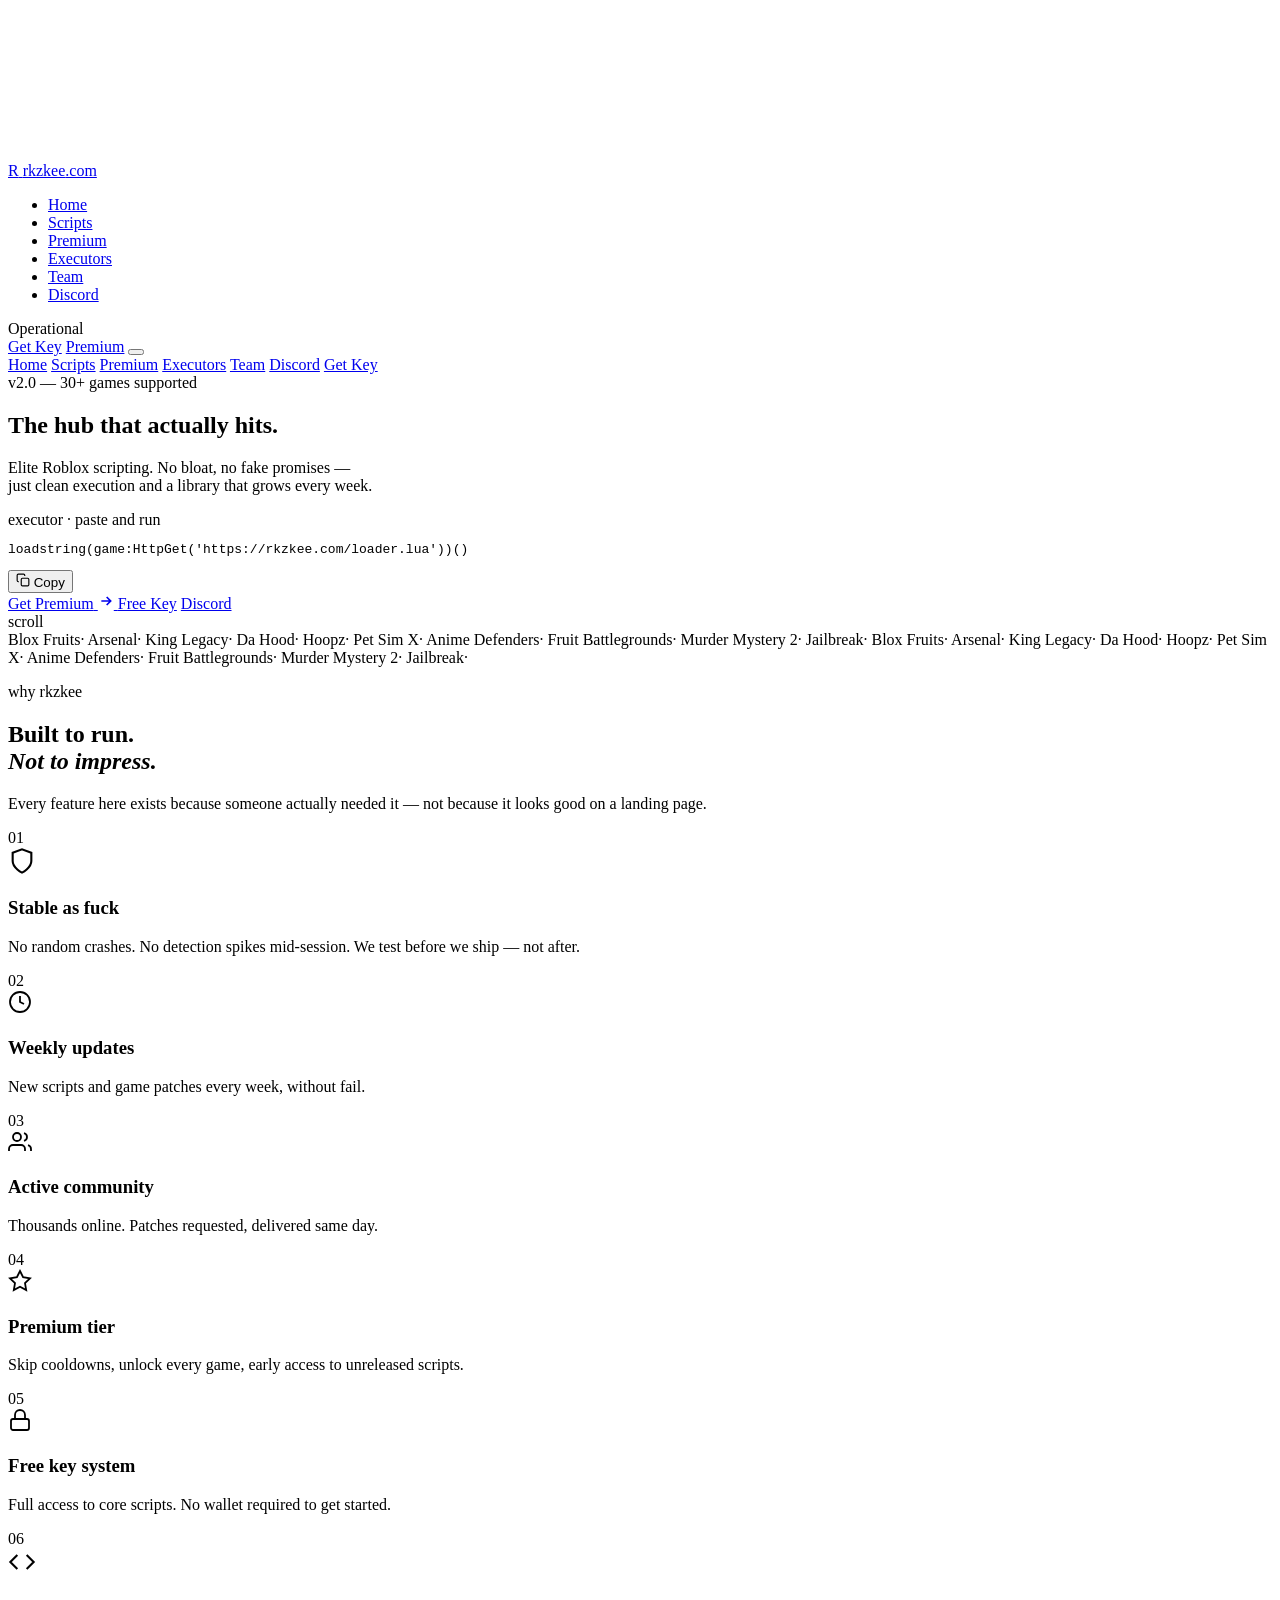
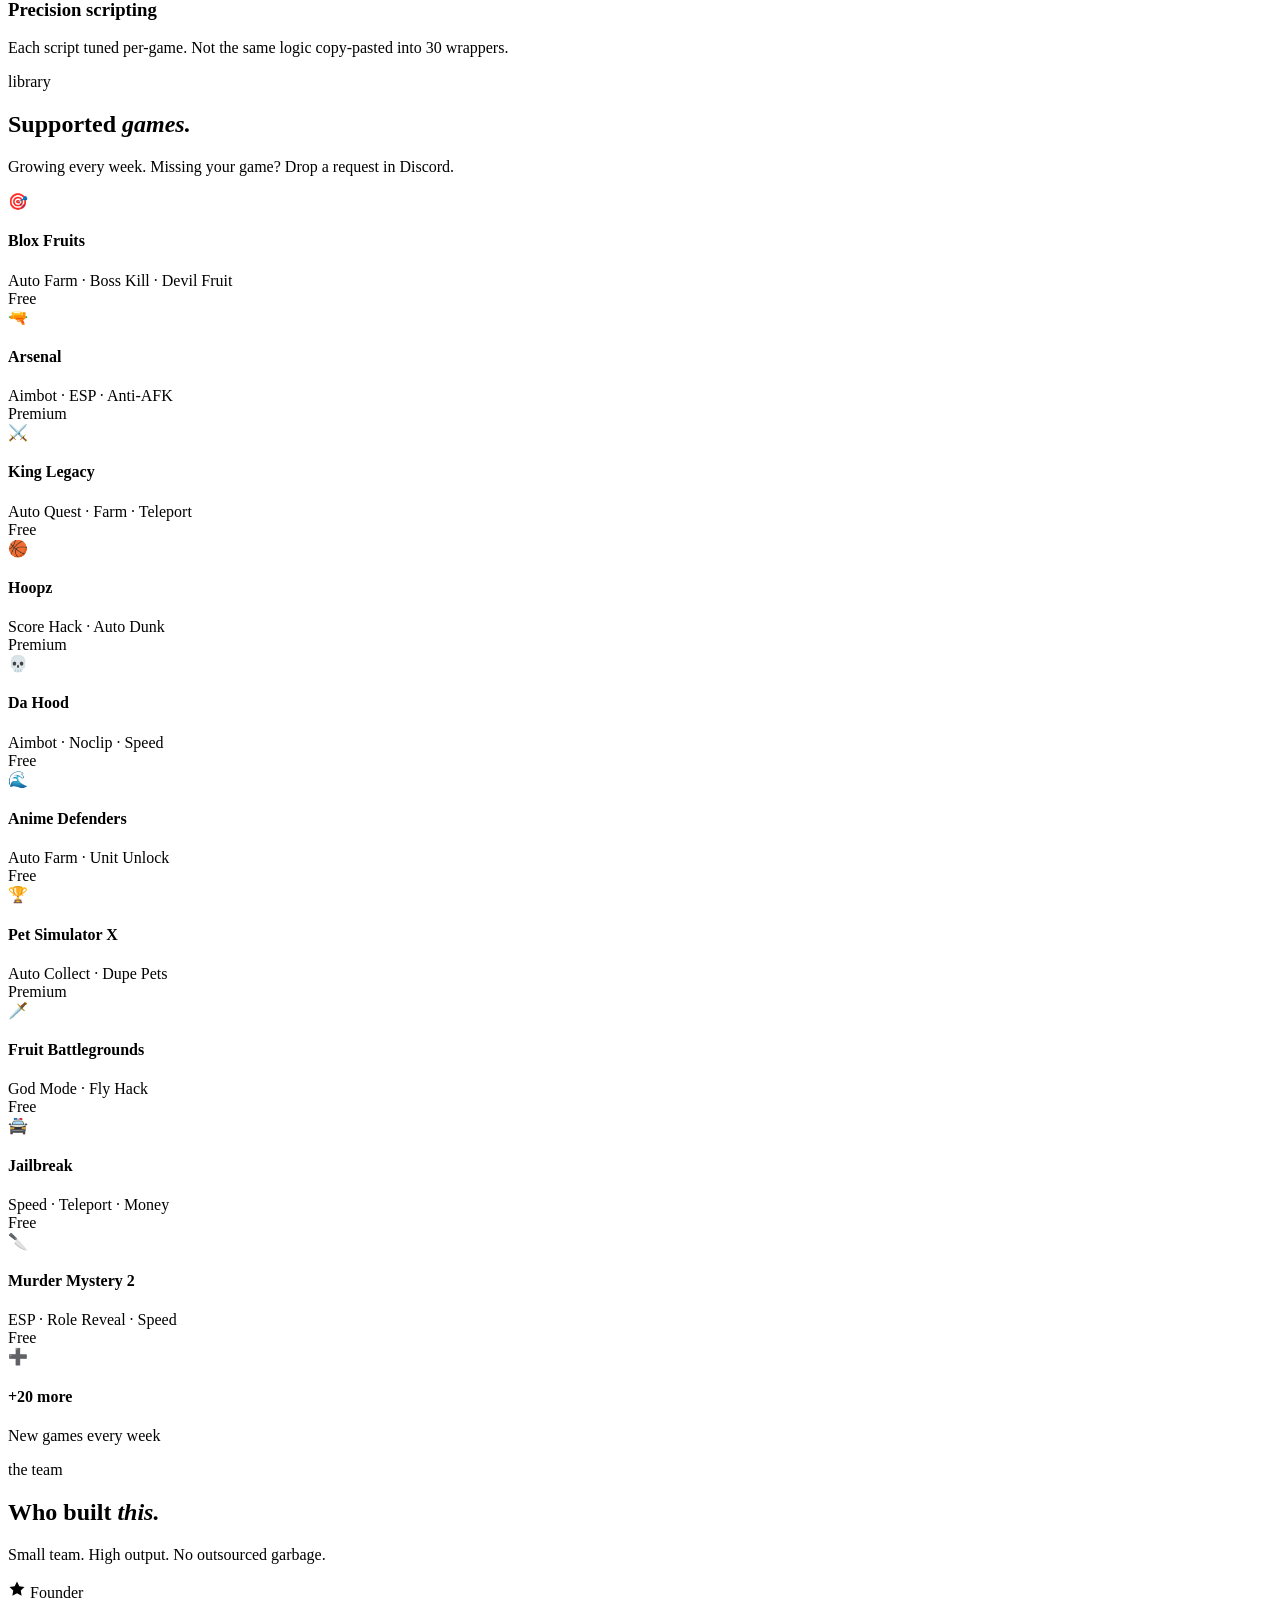
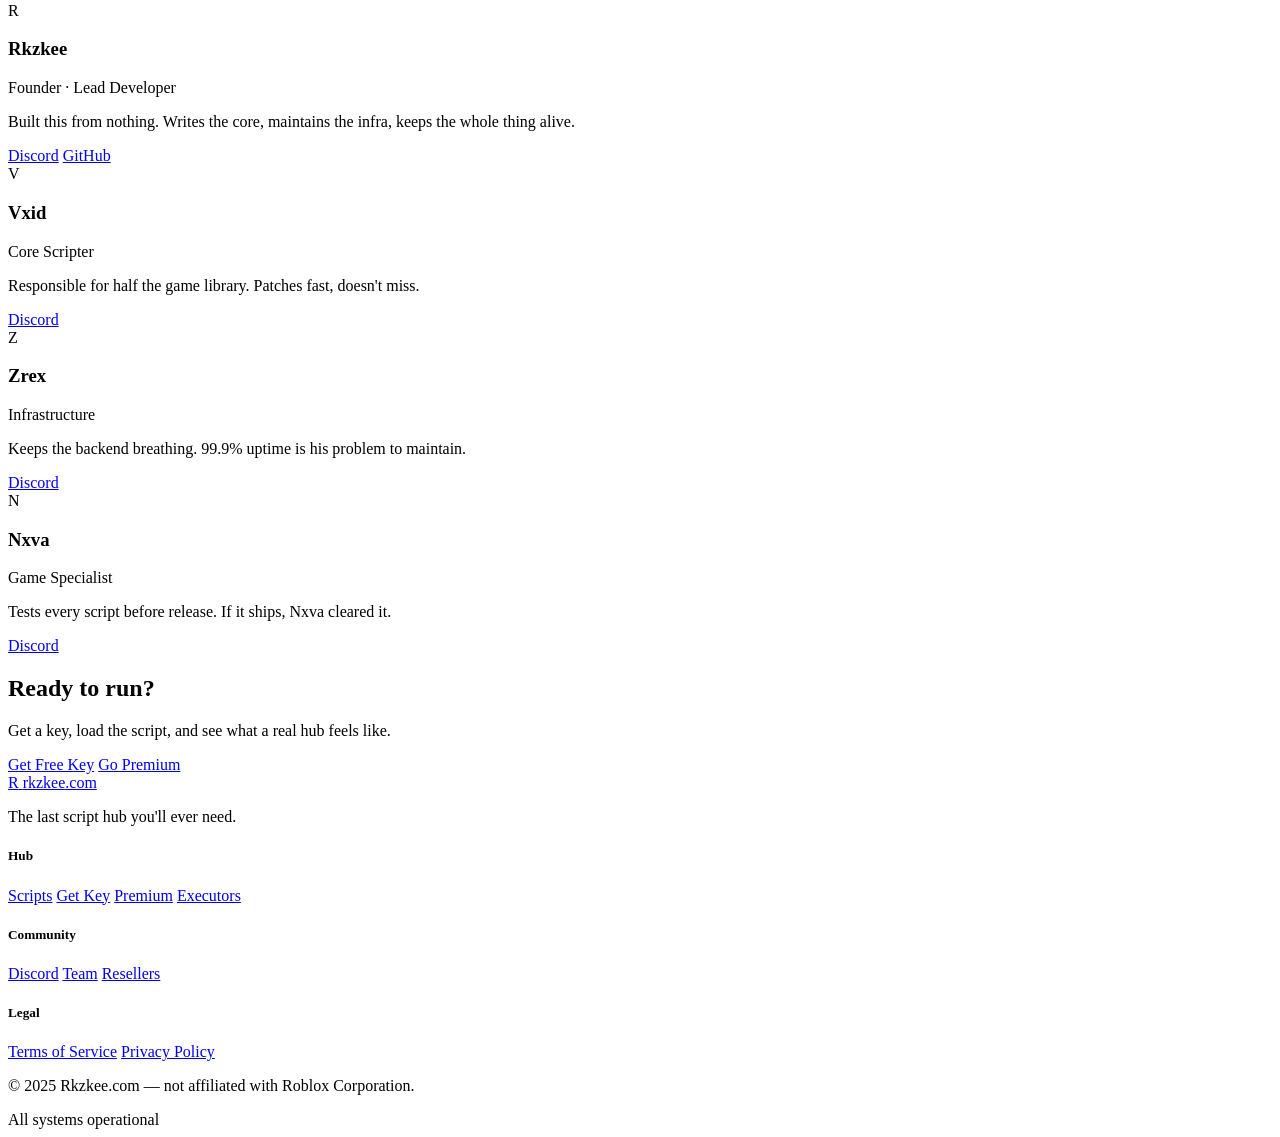
==== index.html @ ccbc8a74 "Add files via upload" ====
<!DOCTYPE html>
<html lang="en">
<head>
  <meta charset="UTF-8">
  <meta name="viewport" content="width=device-width, initial-scale=1, viewport-fit=cover">
  <title>Rkzkee — Script Hub</title>
  <link rel="preconnect" href="https://fonts.googleapis.com">
  <link href="https://fonts.googleapis.com/css2?family=Inter:wght@300;400;500;600;700;800;900&family=JetBrains+Mono:wght@400;500;700&display=swap" rel="stylesheet">
  <link rel="stylesheet" href="css/style.css">
</head>
<body>

  <!-- CURSOR -->
  <div class="cursor" id="cursor"></div>
  <div class="cursor-trail" id="cursor-trail"></div>

  <!-- CANVAS PARTICLES -->
  <canvas id="particles-canvas"></canvas>

  <!-- NAV -->
  <nav id="navbar">
    <div class="nav-inner">
      <a href="index.html" class="logo">
        <span class="logo-box">R</span>
        <span class="logo-text">rkzkee<span class="logo-dot">.com</span></span>
      </a>

      <ul class="nav-links">
        <li><a href="index.html" class="nav-link active">Home</a></li>
        <li><a href="pages/scripts.html" class="nav-link">Scripts</a></li>
        <li><a href="pages/premium.html" class="nav-link">Premium</a></li>
        <li><a href="pages/executors.html" class="nav-link">Executors</a></li>
        <li><a href="#team" class="nav-link">Team</a></li>
        <li><a href="#" class="nav-link">Discord</a></li>
      </ul>

      <div class="nav-right">
        <div class="status-badge">
          <span class="ping"></span>
          Operational
        </div>
        <a href="pages/getkey.html" class="btn-outline">Get Key</a>
        <a href="pages/premium.html" class="btn-fill">Premium</a>
        <button class="hamburger" id="hamburger">
          <span></span><span></span><span></span>
        </button>
      </div>
    </div>

    <!-- MOBILE MENU -->
    <div class="mobile-menu" id="mobile-menu">
      <a href="index.html">Home</a>
      <a href="pages/scripts.html">Scripts</a>
      <a href="pages/premium.html">Premium</a>
      <a href="pages/executors.html">Executors</a>
      <a href="#team">Team</a>
      <a href="#">Discord</a>
      <a href="pages/getkey.html" class="mobile-cta">Get Key</a>
    </div>
  </nav>

  <!-- HERO -->
  <section class="hero" id="home">
    <div class="hero-bg-grid"></div>

    <div class="hero-content">
      <div class="hero-eyebrow" data-reveal>
        <span class="eyebrow-dot"></span>
        v2.0 — 30+ games supported
      </div>

      <h1 class="hero-title" data-reveal>
        <span class="line" data-text="The hub that">The hub that</span>
        <span class="line grad-text" data-text="actually hits.">actually hits.</span>
      </h1>

      <p class="hero-sub" data-reveal>
        Elite Roblox scripting. No bloat, no fake promises —<br>
        just clean execution and a library that grows every week.
      </p>

      <div class="hero-code" data-reveal>
        <span class="code-label">executor · paste and run</span>
        <div class="code-block">
          <pre id="loadstring-text">loadstring(game:HttpGet('https://rkzkee.com/loader.lua'))()</pre>
          <button class="copy-btn" id="copy-btn">
            <svg width="14" height="14" viewBox="0 0 24 24" fill="none" stroke="currentColor" stroke-width="2"><rect x="9" y="9" width="13" height="13" rx="2"/><path d="M5 15H4a2 2 0 0 1-2-2V4a2 2 0 0 1 2-2h9a2 2 0 0 1 2 2v1"/></svg>
            Copy
          </button>
        </div>
      </div>

      <div class="hero-ctas" data-reveal>
        <a href="pages/premium.html" class="cta-primary">
          <span>Get Premium</span>
          <svg width="16" height="16" viewBox="0 0 24 24" fill="none" stroke="currentColor" stroke-width="2.5"><path d="m5 12 14 0M13 6l6 6-6 6"/></svg>
        </a>
        <a href="pages/getkey.html" class="cta-secondary">Free Key</a>
        <a href="#" class="cta-secondary">Discord</a>
      </div>
    </div>

    <!-- SCROLL INDICATOR -->
    <div class="scroll-hint">
      <span>scroll</span>
      <div class="scroll-line"></div>
    </div>
  </section>

  <!-- MARQUEE -->
  <div class="marquee-wrap">
    <div class="marquee-track">
      <div class="marquee-inner">
        <span>Blox Fruits</span><span class="sep">·</span>
        <span>Arsenal</span><span class="sep">·</span>
        <span>King Legacy</span><span class="sep">·</span>
        <span>Da Hood</span><span class="sep">·</span>
        <span>Hoopz</span><span class="sep">·</span>
        <span>Pet Sim X</span><span class="sep">·</span>
        <span>Anime Defenders</span><span class="sep">·</span>
        <span>Fruit Battlegrounds</span><span class="sep">·</span>
        <span>Murder Mystery 2</span><span class="sep">·</span>
        <span>Jailbreak</span><span class="sep">·</span>
        <span>Blox Fruits</span><span class="sep">·</span>
        <span>Arsenal</span><span class="sep">·</span>
        <span>King Legacy</span><span class="sep">·</span>
        <span>Da Hood</span><span class="sep">·</span>
        <span>Hoopz</span><span class="sep">·</span>
        <span>Pet Sim X</span><span class="sep">·</span>
        <span>Anime Defenders</span><span class="sep">·</span>
        <span>Fruit Battlegrounds</span><span class="sep">·</span>
        <span>Murder Mystery 2</span><span class="sep">·</span>
        <span>Jailbreak</span><span class="sep">·</span>
      </div>
    </div>
  </div>

  <!-- STATS -->
  <section class="stats-section">
    <div class="container">
      <div class="stats-grid">
        <div class="stat-item" data-count="99.9" data-suffix="%" data-label="Uptime"></div>
        <div class="stat-item" data-count="1200" data-suffix="+" data-label="Monthly Users"></div>
        <div class="stat-item" data-count="30" data-suffix="+" data-label="Games Supported"></div>
        <div class="stat-item" data-count="247" data-suffix="" data-label="Discord Support"></div>
      </div>
    </div>
  </section>

  <!-- FEATURES -->
  <section class="features-section" id="features">
    <div class="container">
      <div class="section-head">
        <p class="eyebrow-label">why rkzkee</p>
        <h2>Built to run.<br><em>Not to impress.</em></h2>
        <p class="section-desc">Every feature here exists because someone actually needed it — not because it looks good on a landing page.</p>
      </div>

      <div class="features-grid">
        <div class="feat-card feat-large" data-tilt>
          <div class="feat-number">01</div>
          <div class="feat-icon-wrap">
            <svg width="28" height="28" viewBox="0 0 24 24" fill="none" stroke="currentColor" stroke-width="1.8"><path d="M12 22s8-4 8-10V5l-8-3-8 3v7c0 6 8 10 8 10z"/></svg>
          </div>
          <h3>Stable as fuck</h3>
          <p>No random crashes. No detection spikes mid-session. We test before we ship — not after.</p>
        </div>
        <div class="feat-card" data-tilt>
          <div class="feat-number">02</div>
          <div class="feat-icon-wrap">
            <svg width="24" height="24" viewBox="0 0 24 24" fill="none" stroke="currentColor" stroke-width="1.8"><circle cx="12" cy="12" r="10"/><polyline points="12 6 12 12 16 14"/></svg>
          </div>
          <h3>Weekly updates</h3>
          <p>New scripts and game patches every week, without fail.</p>
        </div>
        <div class="feat-card" data-tilt>
          <div class="feat-number">03</div>
          <div class="feat-icon-wrap">
            <svg width="24" height="24" viewBox="0 0 24 24" fill="none" stroke="currentColor" stroke-width="1.8"><path d="M17 21v-2a4 4 0 0 0-4-4H5a4 4 0 0 0-4 4v2"/><circle cx="9" cy="7" r="4"/><path d="M23 21v-2a4 4 0 0 0-3-3.87"/><path d="M16 3.13a4 4 0 0 1 0 7.75"/></svg>
          </div>
          <h3>Active community</h3>
          <p>Thousands online. Patches requested, delivered same day.</p>
        </div>
        <div class="feat-card" data-tilt>
          <div class="feat-number">04</div>
          <div class="feat-icon-wrap">
            <svg width="24" height="24" viewBox="0 0 24 24" fill="none" stroke="currentColor" stroke-width="1.8"><polygon points="12 2 15.09 8.26 22 9.27 17 14.14 18.18 21.02 12 17.77 5.82 21.02 7 14.14 2 9.27 8.91 8.26 12 2"/></svg>
          </div>
          <h3>Premium tier</h3>
          <p>Skip cooldowns, unlock every game, early access to unreleased scripts.</p>
        </div>
        <div class="feat-card" data-tilt>
          <div class="feat-number">05</div>
          <div class="feat-icon-wrap">
            <svg width="24" height="24" viewBox="0 0 24 24" fill="none" stroke="currentColor" stroke-width="1.8"><rect x="3" y="11" width="18" height="11" rx="2"/><path d="M7 11V7a5 5 0 0 1 10 0v4"/></svg>
          </div>
          <h3>Free key system</h3>
          <p>Full access to core scripts. No wallet required to get started.</p>
        </div>
        <div class="feat-card feat-large" data-tilt>
          <div class="feat-number">06</div>
          <div class="feat-icon-wrap">
            <svg width="28" height="28" viewBox="0 0 24 24" fill="none" stroke="currentColor" stroke-width="1.8"><polyline points="16 18 22 12 16 6"/><polyline points="8 6 2 12 8 18"/></svg>
          </div>
          <h3>Precision scripting</h3>
          <p>Each script tuned per-game. Not the same logic copy-pasted into 30 wrappers.</p>
        </div>
      </div>
    </div>
  </section>

  <!-- GAMES -->
  <section class="games-section" id="games">
    <div class="container">
      <div class="section-head">
        <p class="eyebrow-label">library</p>
        <h2>Supported <em>games.</em></h2>
        <p class="section-desc">Growing every week. Missing your game? Drop a request in Discord.</p>
      </div>

      <div class="games-grid">
        <div class="game-card" data-tilt>
          <div class="game-emoji">🎯</div>
          <div class="game-info">
            <h4>Blox Fruits</h4>
            <span>Auto Farm · Boss Kill · Devil Fruit</span>
          </div>
          <div class="game-badge free">Free</div>
        </div>
        <div class="game-card" data-tilt>
          <div class="game-emoji">🔫</div>
          <div class="game-info">
            <h4>Arsenal</h4>
            <span>Aimbot · ESP · Anti-AFK</span>
          </div>
          <div class="game-badge prem">Premium</div>
        </div>
        <div class="game-card" data-tilt>
          <div class="game-emoji">⚔️</div>
          <div class="game-info">
            <h4>King Legacy</h4>
            <span>Auto Quest · Farm · Teleport</span>
          </div>
          <div class="game-badge free">Free</div>
        </div>
        <div class="game-card" data-tilt>
          <div class="game-emoji">🏀</div>
          <div class="game-info">
            <h4>Hoopz</h4>
            <span>Score Hack · Auto Dunk</span>
          </div>
          <div class="game-badge prem">Premium</div>
        </div>
        <div class="game-card" data-tilt>
          <div class="game-emoji">💀</div>
          <div class="game-info">
            <h4>Da Hood</h4>
            <span>Aimbot · Noclip · Speed</span>
          </div>
          <div class="game-badge free">Free</div>
        </div>
        <div class="game-card" data-tilt>
          <div class="game-emoji">🌊</div>
          <div class="game-info">
            <h4>Anime Defenders</h4>
            <span>Auto Farm · Unit Unlock</span>
          </div>
          <div class="game-badge free">Free</div>
        </div>
        <div class="game-card" data-tilt>
          <div class="game-emoji">🏆</div>
          <div class="game-info">
            <h4>Pet Simulator X</h4>
            <span>Auto Collect · Dupe Pets</span>
          </div>
          <div class="game-badge prem">Premium</div>
        </div>
        <div class="game-card" data-tilt>
          <div class="game-emoji">🗡️</div>
          <div class="game-info">
            <h4>Fruit Battlegrounds</h4>
            <span>God Mode · Fly Hack</span>
          </div>
          <div class="game-badge free">Free</div>
        </div>
        <div class="game-card" data-tilt>
          <div class="game-emoji">🚔</div>
          <div class="game-info">
            <h4>Jailbreak</h4>
            <span>Speed · Teleport · Money</span>
          </div>
          <div class="game-badge free">Free</div>
        </div>
        <div class="game-card" data-tilt>
          <div class="game-emoji">🔪</div>
          <div class="game-info">
            <h4>Murder Mystery 2</h4>
            <span>ESP · Role Reveal · Speed</span>
          </div>
          <div class="game-badge free">Free</div>
        </div>
        <div class="game-card more-card">
          <div class="game-emoji">➕</div>
          <div class="game-info">
            <h4>+20 more</h4>
            <span>New games every week</span>
          </div>
        </div>
      </div>
    </div>
  </section>

  <!-- TEAM -->
  <section class="team-section" id="team">
    <div class="container">
      <div class="section-head">
        <p class="eyebrow-label">the team</p>
        <h2>Who built <em>this.</em></h2>
        <p class="section-desc">Small team. High output. No outsourced garbage.</p>
      </div>

      <div class="team-grid">
        <div class="team-card founder" data-tilt>
          <div class="founder-crown">
            <svg width="18" height="18" viewBox="0 0 24 24" fill="currentColor"><polygon points="12 2 15.09 8.26 22 9.27 17 14.14 18.18 21.02 12 17.77 5.82 21.02 7 14.14 2 9.27 8.91 8.26 12 2"/></svg>
            Founder
          </div>
          <div class="team-avatar founder-avatar">
            <span>R</span>
            <div class="avatar-ring"></div>
          </div>
          <h3 class="team-name">Rkzkee</h3>
          <p class="team-role">Founder · Lead Developer</p>
          <p class="team-bio">Built this from nothing. Writes the core, maintains the infra, keeps the whole thing alive.</p>
          <div class="team-links">
            <a href="#" class="team-link">Discord</a>
            <a href="#" class="team-link">GitHub</a>
          </div>
        </div>

        <div class="team-card" data-tilt>
          <div class="team-avatar"><span>V</span></div>
          <h3 class="team-name">Vxid</h3>
          <p class="team-role">Core Scripter</p>
          <p class="team-bio">Responsible for half the game library. Patches fast, doesn't miss.</p>
          <div class="team-links">
            <a href="#" class="team-link">Discord</a>
          </div>
        </div>

        <div class="team-card" data-tilt>
          <div class="team-avatar"><span>Z</span></div>
          <h3 class="team-name">Zrex</h3>
          <p class="team-role">Infrastructure</p>
          <p class="team-bio">Keeps the backend breathing. 99.9% uptime is his problem to maintain.</p>
          <div class="team-links">
            <a href="#" class="team-link">Discord</a>
          </div>
        </div>

        <div class="team-card" data-tilt>
          <div class="team-avatar"><span>N</span></div>
          <h3 class="team-name">Nxva</h3>
          <p class="team-role">Game Specialist</p>
          <p class="team-bio">Tests every script before release. If it ships, Nxva cleared it.</p>
          <div class="team-links">
            <a href="#" class="team-link">Discord</a>
          </div>
        </div>
      </div>
    </div>
  </section>

  <!-- FINAL CTA -->
  <section class="final-cta">
    <div class="container">
      <div class="cta-box">
        <div class="cta-glow"></div>
        <h2>Ready to run?</h2>
        <p>Get a key, load the script, and see what a real hub feels like.</p>
        <div class="cta-actions">
          <a href="pages/getkey.html" class="cta-primary">Get Free Key</a>
          <a href="pages/premium.html" class="cta-secondary">Go Premium</a>
        </div>
      </div>
    </div>
  </section>

  <!-- FOOTER -->
  <footer>
    <div class="container">
      <div class="footer-top">
        <div class="footer-brand">
          <a href="index.html" class="logo">
            <span class="logo-box">R</span>
            <span class="logo-text">rkzkee<span class="logo-dot">.com</span></span>
          </a>
          <p>The last script hub you'll ever need.</p>
        </div>

        <div class="footer-cols">
          <div class="footer-col">
            <h5>Hub</h5>
            <a href="pages/scripts.html">Scripts</a>
            <a href="pages/getkey.html">Get Key</a>
            <a href="pages/premium.html">Premium</a>
            <a href="pages/executors.html">Executors</a>
          </div>
          <div class="footer-col">
            <h5>Community</h5>
            <a href="#">Discord</a>
            <a href="#team">Team</a>
            <a href="#">Resellers</a>
          </div>
          <div class="footer-col">
            <h5>Legal</h5>
            <a href="pages/terms.html">Terms of Service</a>
            <a href="pages/privacy.html">Privacy Policy</a>
          </div>
        </div>
      </div>

      <div class="footer-bottom">
        <p>© 2025 Rkzkee.com — not affiliated with Roblox Corporation.</p>
        <div class="footer-status">
          <span class="ping small"></span>
          All systems operational
        </div>
      </div>
    </div>
  </footer>

  <script src="js/main.js"></script>
</body>
</html>
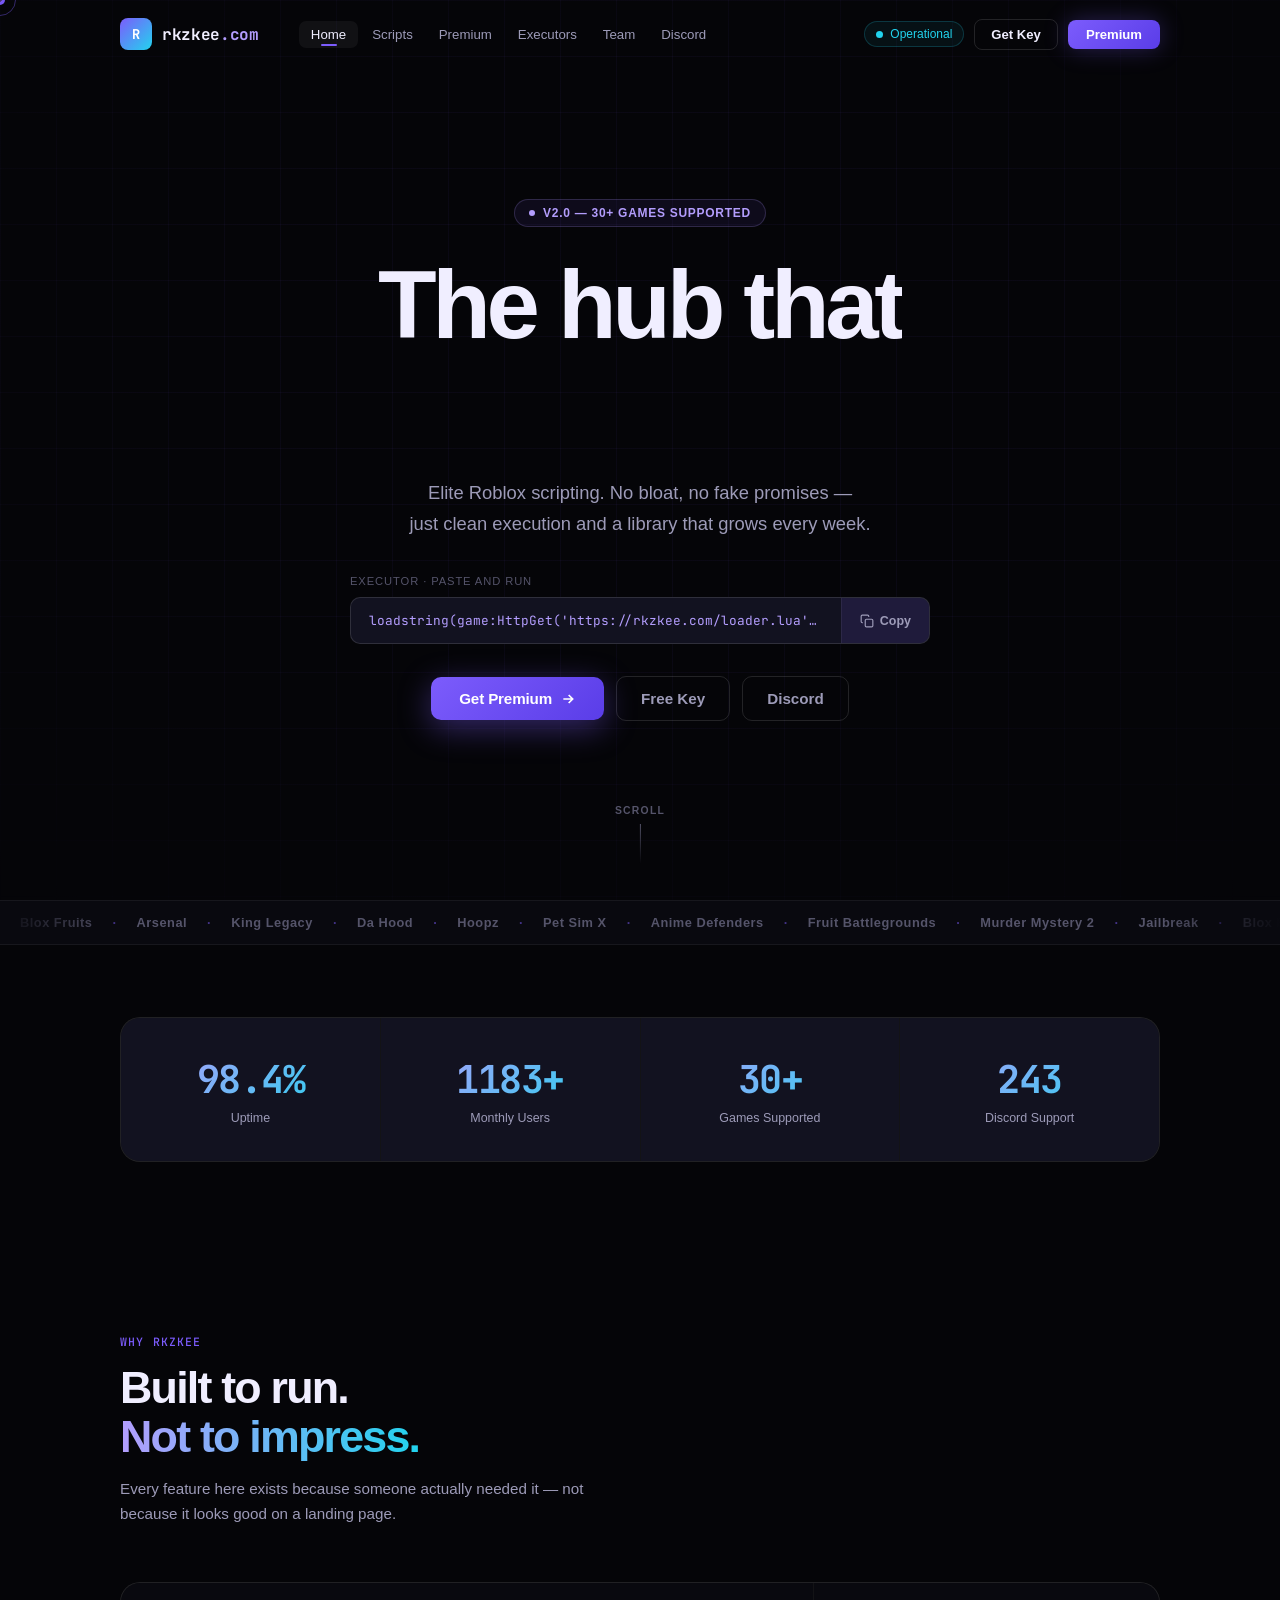
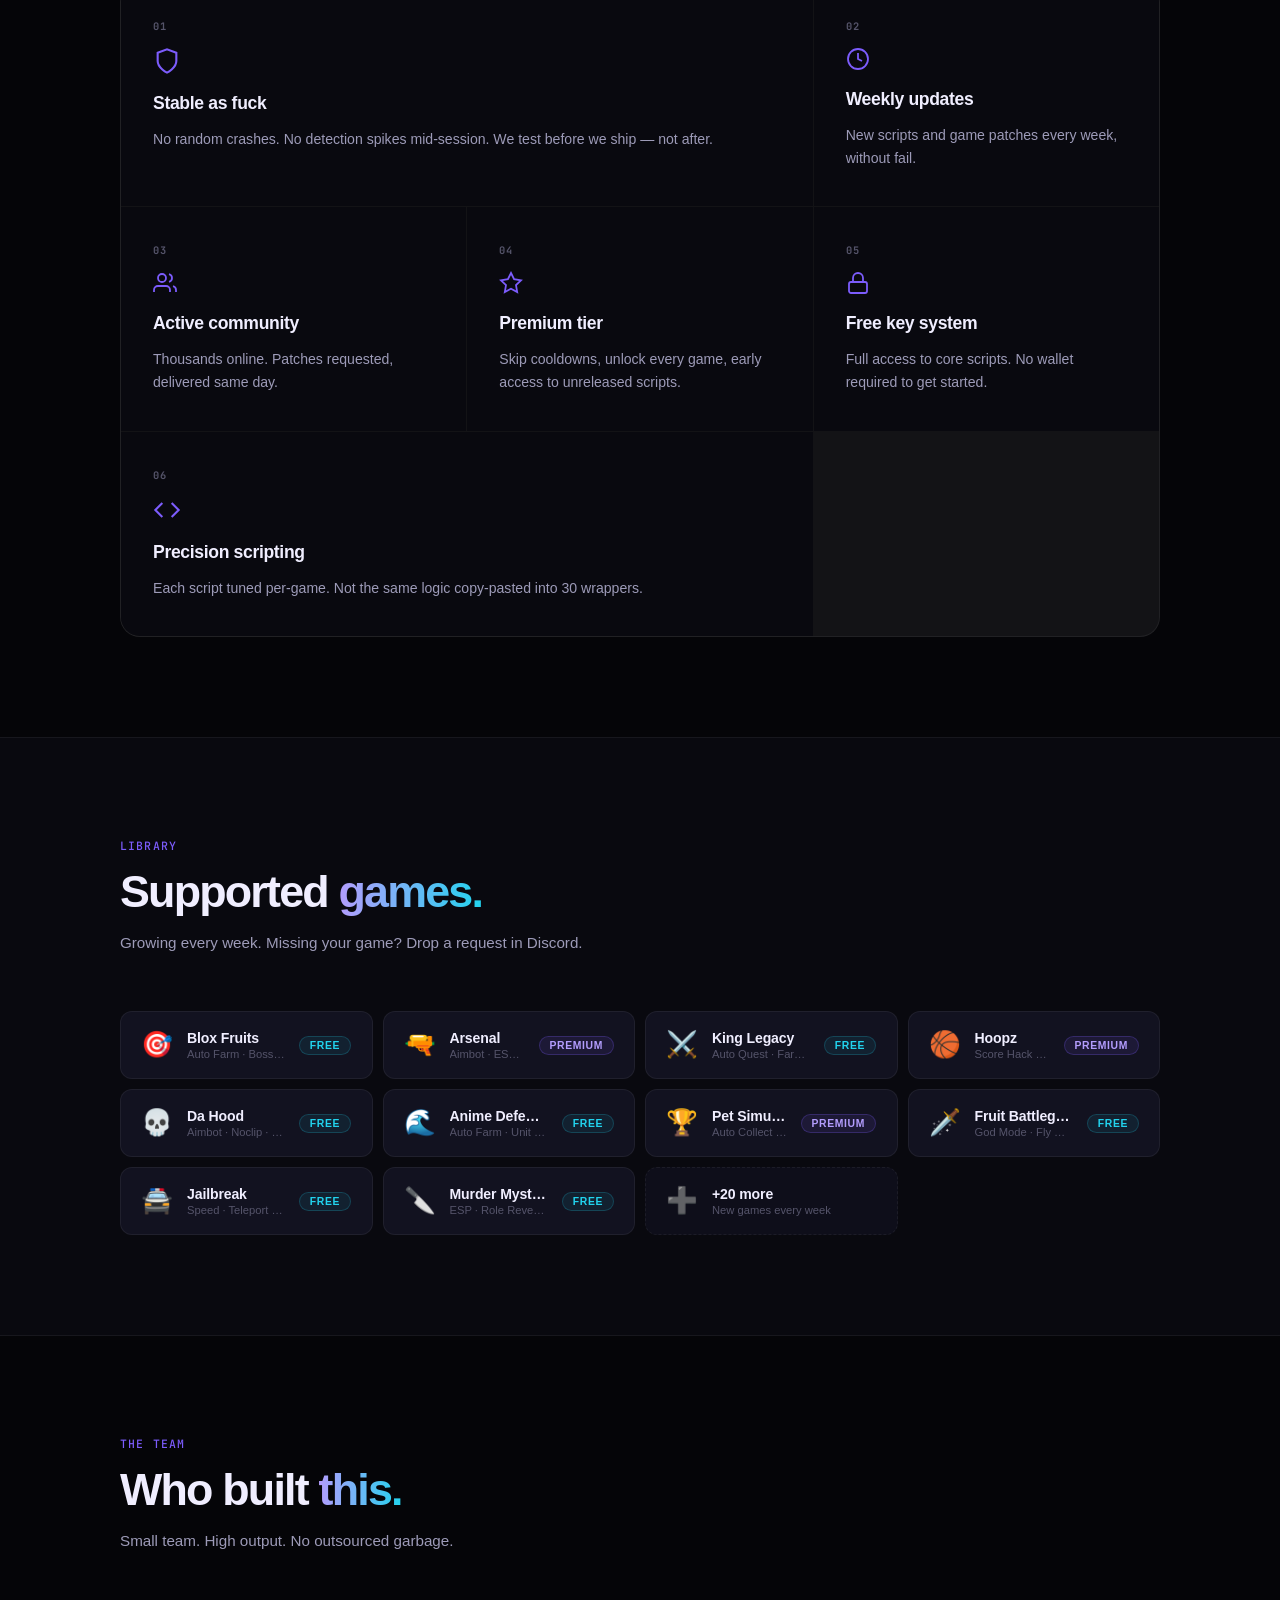
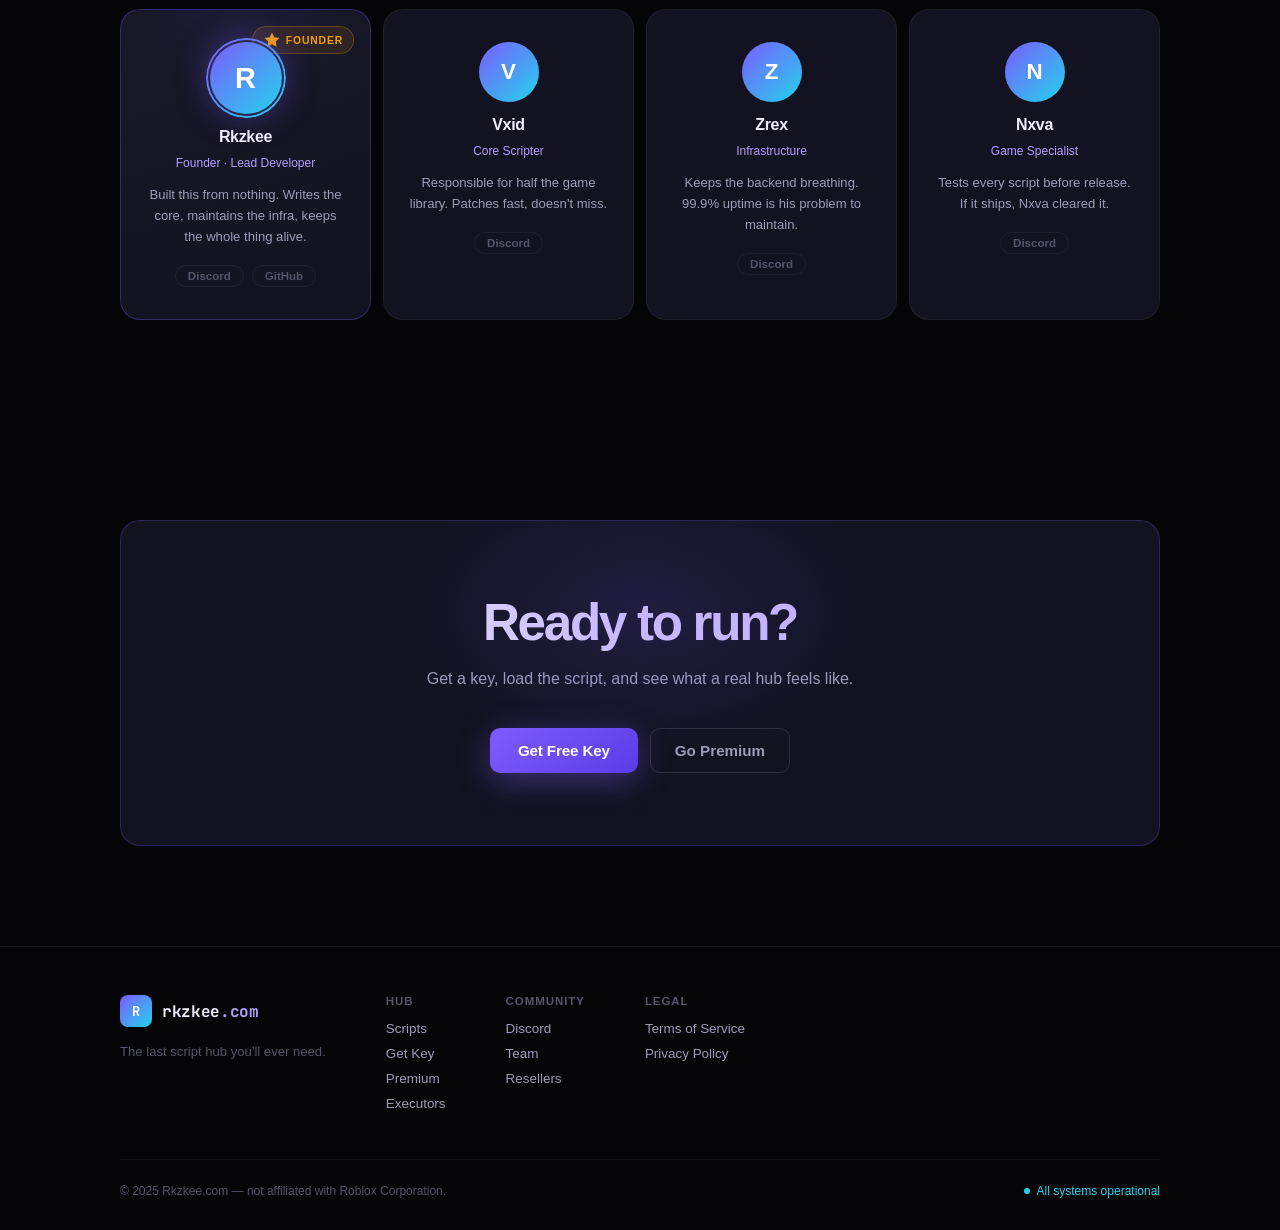
==== commit aa4cc1b8: "Add files via upload" ====
--- a/index.html
+++ b/index.html
@@ -6,7 +6,7 @@
   <title>Rkzkee — Script Hub</title>
   <link rel="preconnect" href="https://fonts.googleapis.com">
   <link href="https://fonts.googleapis.com/css2?family=Inter:wght@300;400;500;600;700;800;900&family=JetBrains+Mono:wght@400;500;700&display=swap" rel="stylesheet">
-  <link rel="stylesheet" href="css/style.css">
+  <link rel="stylesheet" href="style.css">
 </head>
 <body>
 
@@ -27,9 +27,9 @@
 
       <ul class="nav-links">
         <li><a href="index.html" class="nav-link active">Home</a></li>
-        <li><a href="pages/scripts.html" class="nav-link">Scripts</a></li>
-        <li><a href="pages/premium.html" class="nav-link">Premium</a></li>
-        <li><a href="pages/executors.html" class="nav-link">Executors</a></li>
+        <li><a href="scripts.html" class="nav-link">Scripts</a></li>
+        <li><a href="premium.html" class="nav-link">Premium</a></li>
+        <li><a href="executors.html" class="nav-link">Executors</a></li>
         <li><a href="#team" class="nav-link">Team</a></li>
         <li><a href="#" class="nav-link">Discord</a></li>
       </ul>
@@ -39,8 +39,8 @@
           <span class="ping"></span>
           Operational
         </div>
-        <a href="pages/getkey.html" class="btn-outline">Get Key</a>
-        <a href="pages/premium.html" class="btn-fill">Premium</a>
+        <a href="getkey.html" class="btn-outline">Get Key</a>
+        <a href="premium.html" class="btn-fill">Premium</a>
         <button class="hamburger" id="hamburger">
           <span></span><span></span><span></span>
         </button>
@@ -50,12 +50,12 @@
     <!-- MOBILE MENU -->
     <div class="mobile-menu" id="mobile-menu">
       <a href="index.html">Home</a>
-      <a href="pages/scripts.html">Scripts</a>
-      <a href="pages/premium.html">Premium</a>
-      <a href="pages/executors.html">Executors</a>
+      <a href="scripts.html">Scripts</a>
+      <a href="premium.html">Premium</a>
+      <a href="executors.html">Executors</a>
       <a href="#team">Team</a>
       <a href="#">Discord</a>
-      <a href="pages/getkey.html" class="mobile-cta">Get Key</a>
+      <a href="getkey.html" class="mobile-cta">Get Key</a>
     </div>
   </nav>
 
@@ -91,11 +91,11 @@
       </div>
 
       <div class="hero-ctas" data-reveal>
-        <a href="pages/premium.html" class="cta-primary">
+        <a href="premium.html" class="cta-primary">
           <span>Get Premium</span>
           <svg width="16" height="16" viewBox="0 0 24 24" fill="none" stroke="currentColor" stroke-width="2.5"><path d="m5 12 14 0M13 6l6 6-6 6"/></svg>
         </a>
-        <a href="pages/getkey.html" class="cta-secondary">Free Key</a>
+        <a href="getkey.html" class="cta-secondary">Free Key</a>
         <a href="#" class="cta-secondary">Discord</a>
       </div>
     </div>
@@ -379,8 +379,8 @@
         <h2>Ready to run?</h2>
         <p>Get a key, load the script, and see what a real hub feels like.</p>
         <div class="cta-actions">
-          <a href="pages/getkey.html" class="cta-primary">Get Free Key</a>
-          <a href="pages/premium.html" class="cta-secondary">Go Premium</a>
+          <a href="getkey.html" class="cta-primary">Get Free Key</a>
+          <a href="premium.html" class="cta-secondary">Go Premium</a>
         </div>
       </div>
     </div>
@@ -401,10 +401,10 @@
         <div class="footer-cols">
           <div class="footer-col">
             <h5>Hub</h5>
-            <a href="pages/scripts.html">Scripts</a>
-            <a href="pages/getkey.html">Get Key</a>
-            <a href="pages/premium.html">Premium</a>
-            <a href="pages/executors.html">Executors</a>
+            <a href="scripts.html">Scripts</a>
+            <a href="getkey.html">Get Key</a>
+            <a href="premium.html">Premium</a>
+            <a href="executors.html">Executors</a>
           </div>
           <div class="footer-col">
             <h5>Community</h5>
@@ -414,8 +414,8 @@
           </div>
           <div class="footer-col">
             <h5>Legal</h5>
-            <a href="pages/terms.html">Terms of Service</a>
-            <a href="pages/privacy.html">Privacy Policy</a>
+            <a href="terms.html">Terms of Service</a>
+            <a href="privacy.html">Privacy Policy</a>
           </div>
         </div>
       </div>
@@ -430,6 +430,6 @@
     </div>
   </footer>
 
-  <script src="js/main.js"></script>
+  <script src="main.js"></script>
 </body>
 </html>
--- a/style.css
+++ b/style.css
@@ -0,0 +1,1265 @@
+/* ─────────────────────────────────────────
+   RKZKEE.COM — STYLESHEET
+   ───────────────────────────────────────── */
+
+:root {
+  --bg:        #050508;
+  --bg2:       #09090f;
+  --bg3:       #0e0e1a;
+  --surface:   #121220;
+  --surface2:  #181828;
+  --border:    rgba(255,255,255,0.06);
+  --border-h:  rgba(255,255,255,0.12);
+  --purple:    #7c5cfc;
+  --purple-d:  #5a3de8;
+  --violet:    #b39dfd;
+  --cyan:      #22d3ee;
+  --cyan-d:    #0891b2;
+  --text:      #f0eeff;
+  --text-2:    #9d9bb8;
+  --text-3:    #55546a;
+  --radius:    12px;
+  --radius-lg: 20px;
+  --transition: 0.3s cubic-bezier(0.4, 0, 0.2, 1);
+}
+
+*, *::before, *::after {
+  box-sizing: border-box;
+  margin: 0;
+  padding: 0;
+}
+
+html {
+  scroll-behavior: smooth;
+  font-size: 16px;
+}
+
+body {
+  font-family: 'Inter', sans-serif;
+  background: var(--bg);
+  color: var(--text);
+  min-height: 100vh;
+  overflow-x: hidden;
+  cursor: none;
+}
+
+a { text-decoration: none; color: inherit; }
+ul { list-style: none; }
+button { cursor: none; }
+img { max-width: 100%; display: block; }
+
+/* ── SCROLLBAR ── */
+::-webkit-scrollbar { width: 6px; }
+::-webkit-scrollbar-track { background: var(--bg); }
+::-webkit-scrollbar-thumb { background: var(--purple); border-radius: 3px; }
+
+/* ─────────────────────────────────────────
+   CURSOR
+   ───────────────────────────────────────── */
+.cursor {
+  width: 10px;
+  height: 10px;
+  border-radius: 50%;
+  background: var(--purple);
+  position: fixed;
+  pointer-events: none;
+  z-index: 9999;
+  transform: translate(-50%, -50%);
+  transition: width 0.15s, height 0.15s, background 0.2s;
+  mix-blend-mode: difference;
+}
+
+.cursor-trail {
+  width: 32px;
+  height: 32px;
+  border-radius: 50%;
+  border: 1px solid rgba(124, 92, 252, 0.4);
+  position: fixed;
+  pointer-events: none;
+  z-index: 9998;
+  transform: translate(-50%, -50%);
+  transition: left 0.1s ease, top 0.1s ease, width 0.2s, height 0.2s, opacity 0.2s;
+}
+
+body:has(a:hover) .cursor,
+body:has(button:hover) .cursor {
+  width: 20px;
+  height: 20px;
+  background: var(--cyan);
+}
+
+/* ─────────────────────────────────────────
+   CANVAS PARTICLES
+   ───────────────────────────────────────── */
+#particles-canvas {
+  position: fixed;
+  inset: 0;
+  z-index: 0;
+  pointer-events: none;
+  opacity: 0.5;
+}
+
+/* ─────────────────────────────────────────
+   LAYOUT
+   ───────────────────────────────────────── */
+.container {
+  max-width: 1160px;
+  margin: 0 auto;
+  padding: 0 clamp(20px, 5vw, 60px);
+}
+
+/* ─────────────────────────────────────────
+   NAV
+   ───────────────────────────────────────── */
+#navbar {
+  position: fixed;
+  top: 0; left: 0; right: 0;
+  z-index: 1000;
+  transition: background var(--transition), border-color var(--transition), backdrop-filter var(--transition);
+  border-bottom: 1px solid transparent;
+}
+
+#navbar.scrolled {
+  background: rgba(5, 5, 8, 0.85);
+  backdrop-filter: blur(24px) saturate(1.4);
+  border-color: var(--border);
+}
+
+.nav-inner {
+  max-width: 1160px;
+  margin: 0 auto;
+  padding: 0 clamp(20px, 5vw, 60px);
+  height: 68px;
+  display: flex;
+  align-items: center;
+  gap: 40px;
+}
+
+/* logo */
+.logo {
+  display: flex;
+  align-items: center;
+  gap: 10px;
+  flex-shrink: 0;
+}
+
+.logo-box {
+  width: 32px;
+  height: 32px;
+  border-radius: 8px;
+  background: linear-gradient(135deg, var(--purple), var(--cyan));
+  display: flex;
+  align-items: center;
+  justify-content: center;
+  font-family: 'JetBrains Mono', monospace;
+  font-weight: 700;
+  font-size: 0.85rem;
+  color: #fff;
+  flex-shrink: 0;
+}
+
+.logo-text {
+  font-family: 'JetBrains Mono', monospace;
+  font-weight: 700;
+  font-size: 1rem;
+  letter-spacing: -0.02em;
+}
+
+.logo-dot { color: var(--violet); }
+
+/* links */
+.nav-links {
+  display: flex;
+  align-items: center;
+  gap: 2px;
+  flex: 1;
+}
+
+.nav-link {
+  font-size: 0.83rem;
+  font-weight: 500;
+  color: var(--text-2);
+  padding: 6px 12px;
+  border-radius: 7px;
+  transition: color var(--transition), background var(--transition);
+  position: relative;
+}
+
+.nav-link::after {
+  content: '';
+  position: absolute;
+  bottom: 2px;
+  left: 50%;
+  transform: translateX(-50%) scaleX(0);
+  width: 16px;
+  height: 2px;
+  background: var(--purple);
+  border-radius: 2px;
+  transition: transform var(--transition);
+}
+
+.nav-link:hover,
+.nav-link.active {
+  color: var(--text);
+  background: rgba(255,255,255,0.05);
+}
+
+.nav-link.active::after,
+.nav-link:hover::after {
+  transform: translateX(-50%) scaleX(1);
+}
+
+/* nav right */
+.nav-right {
+  display: flex;
+  align-items: center;
+  gap: 10px;
+  margin-left: auto;
+  flex-shrink: 0;
+}
+
+.status-badge {
+  display: flex;
+  align-items: center;
+  gap: 7px;
+  font-size: 0.75rem;
+  font-weight: 500;
+  color: var(--cyan);
+  padding: 5px 11px;
+  border: 1px solid rgba(34, 211, 238, 0.2);
+  border-radius: 20px;
+  background: rgba(34, 211, 238, 0.06);
+}
+
+.ping {
+  width: 7px;
+  height: 7px;
+  border-radius: 50%;
+  background: var(--cyan);
+  animation: ping 2s infinite;
+}
+
+.ping.small { width: 6px; height: 6px; }
+
+@keyframes ping {
+  0%, 100% { box-shadow: 0 0 0 0 rgba(34, 211, 238, 0.4); }
+  50%       { box-shadow: 0 0 0 5px rgba(34, 211, 238, 0); }
+}
+
+.btn-outline {
+  padding: 7px 16px;
+  border: 1px solid var(--border-h);
+  border-radius: 8px;
+  font-size: 0.82rem;
+  font-weight: 600;
+  color: var(--text);
+  transition: border-color var(--transition), background var(--transition);
+}
+
+.btn-outline:hover {
+  border-color: var(--purple);
+  background: rgba(124, 92, 252, 0.08);
+}
+
+.btn-fill {
+  padding: 7px 18px;
+  border-radius: 8px;
+  font-size: 0.82rem;
+  font-weight: 600;
+  color: #fff;
+  background: linear-gradient(135deg, var(--purple), var(--purple-d));
+  transition: opacity var(--transition), transform var(--transition);
+  box-shadow: 0 0 24px rgba(124, 92, 252, 0.3);
+}
+
+.btn-fill:hover {
+  opacity: 0.88;
+  transform: translateY(-1px);
+}
+
+/* hamburger */
+.hamburger {
+  display: none;
+  flex-direction: column;
+  gap: 5px;
+  background: none;
+  border: none;
+  padding: 4px;
+}
+
+.hamburger span {
+  display: block;
+  width: 22px;
+  height: 2px;
+  background: var(--text);
+  border-radius: 2px;
+  transition: transform 0.3s, opacity 0.3s;
+}
+
+.hamburger.open span:nth-child(1) { transform: translateY(7px) rotate(45deg); }
+.hamburger.open span:nth-child(2) { opacity: 0; }
+.hamburger.open span:nth-child(3) { transform: translateY(-7px) rotate(-45deg); }
+
+/* mobile menu */
+.mobile-menu {
+  display: none;
+  flex-direction: column;
+  gap: 2px;
+  padding: 12px 20px 20px;
+  background: rgba(5, 5, 8, 0.97);
+  border-top: 1px solid var(--border);
+  backdrop-filter: blur(20px);
+}
+
+.mobile-menu.open { display: flex; }
+
+.mobile-menu a {
+  padding: 12px 16px;
+  font-size: 0.9rem;
+  font-weight: 500;
+  color: var(--text-2);
+  border-radius: 8px;
+  transition: color 0.2s, background 0.2s;
+}
+
+.mobile-menu a:hover { color: var(--text); background: rgba(255,255,255,0.05); }
+
+.mobile-cta {
+  margin-top: 8px;
+  padding: 12px 16px !important;
+  background: linear-gradient(135deg, var(--purple), var(--purple-d)) !important;
+  color: #fff !important;
+  text-align: center;
+  border-radius: 10px !important;
+}
+
+/* ─────────────────────────────────────────
+   HERO
+   ───────────────────────────────────────── */
+.hero {
+  position: relative;
+  min-height: 100vh;
+  display: flex;
+  flex-direction: column;
+  align-items: center;
+  justify-content: center;
+  padding: 100px clamp(20px, 5vw, 60px) 80px;
+  text-align: center;
+  overflow: hidden;
+  z-index: 1;
+}
+
+.hero-bg-grid {
+  position: absolute;
+  inset: 0;
+  background-image:
+    linear-gradient(rgba(124,92,252,0.05) 1px, transparent 1px),
+    linear-gradient(90deg, rgba(124,92,252,0.05) 1px, transparent 1px);
+  background-size: 56px 56px;
+  mask-image: radial-gradient(ellipse 80% 80% at 50% 40%, black 40%, transparent 100%);
+}
+
+.hero-content {
+  position: relative;
+  z-index: 2;
+  display: flex;
+  flex-direction: column;
+  align-items: center;
+  gap: 0;
+  max-width: 820px;
+}
+
+.hero-eyebrow {
+  display: inline-flex;
+  align-items: center;
+  gap: 8px;
+  font-size: 0.75rem;
+  font-weight: 600;
+  letter-spacing: 0.06em;
+  text-transform: uppercase;
+  color: var(--violet);
+  padding: 6px 14px;
+  border: 1px solid rgba(179, 157, 253, 0.2);
+  border-radius: 20px;
+  background: rgba(124, 92, 252, 0.08);
+  margin-bottom: 28px;
+}
+
+.eyebrow-dot {
+  width: 6px;
+  height: 6px;
+  border-radius: 50%;
+  background: var(--violet);
+  animation: ping 2.5s infinite;
+}
+
+.hero-title {
+  font-size: clamp(3rem, 7.5vw, 6rem);
+  font-weight: 900;
+  line-height: 1.04;
+  letter-spacing: -0.045em;
+  margin-bottom: 24px;
+}
+
+.hero-title .line {
+  display: block;
+  overflow: hidden;
+}
+
+.hero-title .line span {
+  display: block;
+  animation: slideUp 0.9s cubic-bezier(0.16, 1, 0.3, 1) both;
+}
+
+.hero-title .line:nth-child(2) span { animation-delay: 0.1s; }
+
+@keyframes slideUp {
+  from { transform: translateY(110%); opacity: 0; }
+  to   { transform: translateY(0);    opacity: 1; }
+}
+
+.grad-text {
+  background: linear-gradient(90deg, var(--purple) 0%, var(--cyan) 100%);
+  -webkit-background-clip: text;
+  -webkit-text-fill-color: transparent;
+  background-clip: text;
+}
+
+.hero-sub {
+  font-size: clamp(1rem, 1.8vw, 1.15rem);
+  font-weight: 400;
+  color: var(--text-2);
+  line-height: 1.65;
+  max-width: 520px;
+  margin-bottom: 36px;
+}
+
+/* code block */
+.hero-code {
+  margin-bottom: 32px;
+  width: 100%;
+  max-width: 580px;
+}
+
+.code-label {
+  display: block;
+  font-size: 0.7rem;
+  font-weight: 500;
+  letter-spacing: 0.08em;
+  text-transform: uppercase;
+  color: var(--text-3);
+  margin-bottom: 10px;
+  text-align: left;
+}
+
+.code-block {
+  display: flex;
+  align-items: stretch;
+  background: var(--surface);
+  border: 1px solid var(--border-h);
+  border-radius: 10px;
+  overflow: hidden;
+  transition: border-color var(--transition), box-shadow var(--transition);
+}
+
+.code-block:hover {
+  border-color: rgba(124, 92, 252, 0.4);
+  box-shadow: 0 0 0 1px rgba(124, 92, 252, 0.1) inset;
+}
+
+.code-block pre {
+  flex: 1;
+  font-family: 'JetBrains Mono', monospace;
+  font-size: 0.8rem;
+  color: var(--violet);
+  padding: 14px 18px;
+  text-align: left;
+  white-space: nowrap;
+  overflow: hidden;
+  text-overflow: ellipsis;
+}
+
+.copy-btn {
+  display: flex;
+  align-items: center;
+  gap: 6px;
+  padding: 0 18px;
+  background: rgba(124, 92, 252, 0.12);
+  border: none;
+  border-left: 1px solid var(--border);
+  color: var(--text-2);
+  font-family: 'Inter', sans-serif;
+  font-size: 0.78rem;
+  font-weight: 600;
+  transition: color var(--transition), background var(--transition);
+  white-space: nowrap;
+}
+
+.copy-btn:hover {
+  color: var(--text);
+  background: rgba(124, 92, 252, 0.22);
+}
+
+/* CTAs */
+.hero-ctas {
+  display: flex;
+  align-items: center;
+  gap: 12px;
+  flex-wrap: wrap;
+  justify-content: center;
+}
+
+.cta-primary {
+  display: inline-flex;
+  align-items: center;
+  gap: 8px;
+  padding: 13px 28px;
+  background: linear-gradient(135deg, var(--purple), var(--purple-d));
+  color: #fff;
+  border-radius: 10px;
+  font-size: 0.95rem;
+  font-weight: 700;
+  letter-spacing: -0.01em;
+  transition: transform var(--transition), opacity var(--transition), box-shadow var(--transition);
+  box-shadow: 0 8px 32px rgba(124, 92, 252, 0.4);
+}
+
+.cta-primary:hover {
+  transform: translateY(-2px);
+  box-shadow: 0 16px 48px rgba(124, 92, 252, 0.5);
+}
+
+.cta-primary svg {
+  transition: transform var(--transition);
+}
+
+.cta-primary:hover svg {
+  transform: translateX(3px);
+}
+
+.cta-secondary {
+  display: inline-flex;
+  align-items: center;
+  padding: 13px 24px;
+  border: 1px solid var(--border-h);
+  border-radius: 10px;
+  color: var(--text-2);
+  font-size: 0.95rem;
+  font-weight: 600;
+  transition: color var(--transition), border-color var(--transition), background var(--transition);
+}
+
+.cta-secondary:hover {
+  color: var(--text);
+  border-color: var(--border-h);
+  background: rgba(255,255,255,0.04);
+}
+
+/* scroll hint */
+.scroll-hint {
+  position: absolute;
+  bottom: 36px;
+  left: 50%;
+  transform: translateX(-50%);
+  display: flex;
+  flex-direction: column;
+  align-items: center;
+  gap: 8px;
+  z-index: 2;
+  opacity: 0;
+  animation: fadeIn 1s 1.2s forwards;
+}
+
+@keyframes fadeIn {
+  to { opacity: 1; }
+}
+
+.scroll-hint span {
+  font-size: 0.65rem;
+  font-weight: 600;
+  letter-spacing: 0.12em;
+  text-transform: uppercase;
+  color: var(--text-3);
+}
+
+.scroll-line {
+  width: 1px;
+  height: 40px;
+  background: linear-gradient(to bottom, var(--text-3), transparent);
+  animation: scrollBounce 1.5s ease-in-out infinite;
+}
+
+@keyframes scrollBounce {
+  0%, 100% { transform: scaleY(1); transform-origin: top; }
+  50%       { transform: scaleY(0.5); transform-origin: top; }
+}
+
+/* ─────────────────────────────────────────
+   MARQUEE
+   ───────────────────────────────────────── */
+.marquee-wrap {
+  position: relative;
+  z-index: 1;
+  overflow: hidden;
+  border-top: 1px solid var(--border);
+  border-bottom: 1px solid var(--border);
+  background: var(--bg2);
+  padding: 14px 0;
+}
+
+.marquee-wrap::before,
+.marquee-wrap::after {
+  content: '';
+  position: absolute;
+  top: 0; bottom: 0;
+  width: 120px;
+  z-index: 2;
+}
+
+.marquee-wrap::before { left: 0; background: linear-gradient(to right, var(--bg2), transparent); }
+.marquee-wrap::after  { right: 0; background: linear-gradient(to left, var(--bg2), transparent); }
+
+.marquee-track {
+  display: flex;
+  overflow: hidden;
+}
+
+.marquee-inner {
+  display: flex;
+  align-items: center;
+  gap: 0;
+  animation: marqueeScroll 28s linear infinite;
+  white-space: nowrap;
+  flex-shrink: 0;
+}
+
+.marquee-inner span {
+  font-size: 0.8rem;
+  font-weight: 600;
+  letter-spacing: 0.04em;
+  color: var(--text-3);
+  padding: 0 20px;
+  transition: color 0.2s;
+}
+
+.marquee-inner span:hover { color: var(--violet); }
+.marquee-inner .sep { color: var(--purple) !important; padding: 0; opacity: 0.5; }
+
+@keyframes marqueeScroll {
+  from { transform: translateX(0); }
+  to   { transform: translateX(-50%); }
+}
+
+/* ─────────────────────────────────────────
+   STATS
+   ───────────────────────────────────────── */
+.stats-section {
+  position: relative;
+  z-index: 1;
+  padding: 72px 0;
+}
+
+.stats-grid {
+  display: grid;
+  grid-template-columns: repeat(4, 1fr);
+  gap: 1px;
+  background: var(--border);
+  border: 1px solid var(--border);
+  border-radius: var(--radius-lg);
+  overflow: hidden;
+}
+
+.stat-item {
+  background: var(--surface);
+  padding: 36px 28px;
+  text-align: center;
+  transition: background var(--transition);
+}
+
+.stat-item:hover { background: var(--surface2); }
+
+.stat-num {
+  font-family: 'JetBrains Mono', monospace;
+  font-size: 2.4rem;
+  font-weight: 700;
+  letter-spacing: -0.04em;
+  background: linear-gradient(135deg, var(--violet), var(--cyan));
+  -webkit-background-clip: text;
+  -webkit-text-fill-color: transparent;
+  background-clip: text;
+  display: block;
+  min-height: 2.8rem;
+}
+
+.stat-label-text {
+  font-size: 0.78rem;
+  font-weight: 500;
+  color: var(--text-2);
+  margin-top: 6px;
+  display: block;
+}
+
+/* ─────────────────────────────────────────
+   SECTION SHARED
+   ───────────────────────────────────────── */
+.features-section,
+.games-section,
+.team-section {
+  position: relative;
+  z-index: 1;
+  padding: 100px 0;
+}
+
+.games-section {
+  background: var(--bg2);
+  border-top: 1px solid var(--border);
+  border-bottom: 1px solid var(--border);
+}
+
+.section-head {
+  margin-bottom: 56px;
+}
+
+.eyebrow-label {
+  font-family: 'JetBrains Mono', monospace;
+  font-size: 0.72rem;
+  font-weight: 500;
+  letter-spacing: 0.1em;
+  text-transform: uppercase;
+  color: var(--purple);
+  margin-bottom: 14px;
+}
+
+.section-head h2 {
+  font-size: clamp(1.8rem, 3.5vw, 2.8rem);
+  font-weight: 800;
+  letter-spacing: -0.04em;
+  line-height: 1.1;
+  color: var(--text);
+}
+
+.section-head h2 em {
+  font-style: normal;
+  background: linear-gradient(90deg, var(--violet), var(--cyan));
+  -webkit-background-clip: text;
+  -webkit-text-fill-color: transparent;
+  background-clip: text;
+}
+
+.section-desc {
+  margin-top: 14px;
+  font-size: 0.95rem;
+  color: var(--text-2);
+  line-height: 1.65;
+  max-width: 480px;
+}
+
+/* ─────────────────────────────────────────
+   FEATURES
+   ───────────────────────────────────────── */
+.features-grid {
+  display: grid;
+  grid-template-columns: repeat(3, 1fr);
+  gap: 1px;
+  background: var(--border);
+  border: 1px solid var(--border);
+  border-radius: var(--radius-lg);
+  overflow: hidden;
+}
+
+.feat-card {
+  background: var(--bg2);
+  padding: 36px 32px;
+  display: flex;
+  flex-direction: column;
+  gap: 14px;
+  transition: background var(--transition);
+  position: relative;
+  overflow: hidden;
+}
+
+.feat-card::before {
+  content: '';
+  position: absolute;
+  top: 0; left: 0;
+  right: 0; height: 1px;
+  background: linear-gradient(90deg, transparent, var(--purple), transparent);
+  opacity: 0;
+  transition: opacity var(--transition);
+}
+
+.feat-card:hover { background: var(--surface); }
+.feat-card:hover::before { opacity: 1; }
+
+.feat-large {
+  grid-column: span 2;
+}
+
+.feat-number {
+  font-family: 'JetBrains Mono', monospace;
+  font-size: 0.65rem;
+  font-weight: 700;
+  letter-spacing: 0.1em;
+  color: var(--text-3);
+}
+
+.feat-icon-wrap {
+  color: var(--purple);
+  transition: color var(--transition), transform var(--transition);
+}
+
+.feat-card:hover .feat-icon-wrap {
+  color: var(--violet);
+  transform: scale(1.1);
+}
+
+.feat-card h3 {
+  font-size: 1.1rem;
+  font-weight: 700;
+  letter-spacing: -0.02em;
+}
+
+.feat-card p {
+  font-size: 0.88rem;
+  color: var(--text-2);
+  line-height: 1.65;
+}
+
+/* ─────────────────────────────────────────
+   TILT EFFECT (JS-driven, CSS fallback)
+   ───────────────────────────────────────── */
+[data-tilt] {
+  transform-style: preserve-3d;
+  transform: perspective(1000px);
+  transition: transform 0.1s linear, box-shadow var(--transition);
+}
+
+/* ─────────────────────────────────────────
+   GAMES
+   ───────────────────────────────────────── */
+.games-grid {
+  display: grid;
+  grid-template-columns: repeat(auto-fill, minmax(230px, 1fr));
+  gap: 10px;
+}
+
+.game-card {
+  background: var(--surface);
+  border: 1px solid var(--border);
+  border-radius: var(--radius);
+  padding: 18px 20px;
+  display: flex;
+  align-items: center;
+  gap: 14px;
+  transition: border-color var(--transition), transform var(--transition), box-shadow var(--transition), background var(--transition);
+}
+
+.game-card:hover {
+  border-color: rgba(124, 92, 252, 0.4);
+  transform: translateY(-2px);
+  box-shadow: 0 12px 32px rgba(0,0,0,0.3);
+  background: var(--surface2);
+}
+
+.game-emoji {
+  font-size: 1.6rem;
+  flex-shrink: 0;
+  line-height: 1;
+}
+
+.game-info { flex: 1; min-width: 0; }
+
+.game-info h4 {
+  font-size: 0.88rem;
+  font-weight: 700;
+  letter-spacing: -0.01em;
+  white-space: nowrap;
+  overflow: hidden;
+  text-overflow: ellipsis;
+}
+
+.game-info span {
+  display: block;
+  font-size: 0.7rem;
+  color: var(--text-3);
+  margin-top: 2px;
+  white-space: nowrap;
+  overflow: hidden;
+  text-overflow: ellipsis;
+}
+
+.game-badge {
+  flex-shrink: 0;
+  font-size: 0.65rem;
+  font-weight: 700;
+  letter-spacing: 0.06em;
+  text-transform: uppercase;
+  padding: 3px 10px;
+  border-radius: 20px;
+}
+
+.game-badge.free {
+  background: rgba(34, 211, 238, 0.08);
+  color: var(--cyan);
+  border: 1px solid rgba(34, 211, 238, 0.2);
+}
+
+.game-badge.prem {
+  background: rgba(124, 92, 252, 0.1);
+  color: var(--violet);
+  border: 1px solid rgba(124, 92, 252, 0.25);
+}
+
+.more-card {
+  background: var(--bg3) !important;
+  border-style: dashed !important;
+  opacity: 0.7;
+}
+
+/* ─────────────────────────────────────────
+   TEAM
+   ───────────────────────────────────────── */
+.team-grid {
+  display: grid;
+  grid-template-columns: repeat(4, 1fr);
+  gap: 12px;
+}
+
+.team-card {
+  background: var(--surface);
+  border: 1px solid var(--border);
+  border-radius: var(--radius-lg);
+  padding: 32px 24px;
+  display: flex;
+  flex-direction: column;
+  align-items: center;
+  gap: 10px;
+  text-align: center;
+  transition: border-color var(--transition), box-shadow var(--transition), background var(--transition);
+  position: relative;
+  overflow: hidden;
+}
+
+.team-card:hover {
+  border-color: rgba(124, 92, 252, 0.3);
+  box-shadow: 0 20px 60px rgba(0,0,0,0.3);
+  background: var(--surface2);
+}
+
+/* founder card */
+.team-card.founder {
+  border-color: rgba(124, 92, 252, 0.3);
+  background: linear-gradient(160deg, var(--surface2) 0%, var(--surface) 100%);
+}
+
+.team-card.founder::before {
+  content: '';
+  position: absolute;
+  inset: 0;
+  background: radial-gradient(ellipse 60% 40% at 50% 0%, rgba(124,92,252,0.08) 0%, transparent 70%);
+  pointer-events: none;
+}
+
+.founder-crown {
+  position: absolute;
+  top: 16px;
+  right: 16px;
+  display: flex;
+  align-items: center;
+  gap: 5px;
+  font-size: 0.65rem;
+  font-weight: 700;
+  letter-spacing: 0.08em;
+  text-transform: uppercase;
+  color: #f59e0b;
+  padding: 4px 10px;
+  background: rgba(245, 158, 11, 0.1);
+  border: 1px solid rgba(245, 158, 11, 0.25);
+  border-radius: 20px;
+}
+
+.team-avatar {
+  width: 60px;
+  height: 60px;
+  border-radius: 50%;
+  background: linear-gradient(135deg, var(--purple), var(--cyan));
+  display: flex;
+  align-items: center;
+  justify-content: center;
+  font-size: 1.4rem;
+  font-weight: 800;
+  color: #fff;
+  position: relative;
+  margin-bottom: 4px;
+}
+
+.founder-avatar {
+  width: 72px;
+  height: 72px;
+  font-size: 1.8rem;
+  box-shadow: 0 0 32px rgba(124, 92, 252, 0.5);
+}
+
+.avatar-ring {
+  position: absolute;
+  inset: -4px;
+  border-radius: 50%;
+  border: 2px solid transparent;
+  background: linear-gradient(135deg, var(--purple), var(--cyan)) border-box;
+  -webkit-mask: linear-gradient(#fff 0 0) padding-box, linear-gradient(#fff 0 0);
+  -webkit-mask-composite: destination-out;
+  mask-composite: exclude;
+  animation: rotateBorder 4s linear infinite;
+}
+
+@keyframes rotateBorder {
+  to { transform: rotate(360deg); }
+}
+
+.team-name {
+  font-size: 1rem;
+  font-weight: 800;
+  letter-spacing: -0.02em;
+}
+
+.team-role {
+  font-size: 0.75rem;
+  font-weight: 500;
+  color: var(--violet);
+}
+
+.team-bio {
+  font-size: 0.82rem;
+  color: var(--text-2);
+  line-height: 1.6;
+  margin-top: 4px;
+}
+
+.team-links {
+  display: flex;
+  gap: 8px;
+  margin-top: 8px;
+}
+
+.team-link {
+  font-size: 0.72rem;
+  font-weight: 600;
+  color: var(--text-3);
+  padding: 4px 12px;
+  border: 1px solid var(--border);
+  border-radius: 20px;
+  transition: color var(--transition), border-color var(--transition);
+}
+
+.team-link:hover {
+  color: var(--violet);
+  border-color: rgba(179, 157, 253, 0.3);
+}
+
+/* ─────────────────────────────────────────
+   FINAL CTA
+   ───────────────────────────────────────── */
+.final-cta {
+  position: relative;
+  z-index: 1;
+  padding: 100px 0;
+}
+
+.cta-box {
+  background: var(--surface);
+  border: 1px solid rgba(124, 92, 252, 0.25);
+  border-radius: var(--radius-lg);
+  padding: 72px 48px;
+  text-align: center;
+  position: relative;
+  overflow: hidden;
+}
+
+.cta-glow {
+  position: absolute;
+  top: -60px;
+  left: 50%;
+  transform: translateX(-50%);
+  width: 500px;
+  height: 300px;
+  background: radial-gradient(ellipse, rgba(124,92,252,0.15) 0%, transparent 70%);
+  pointer-events: none;
+}
+
+.cta-box h2 {
+  font-size: clamp(2rem, 4vw, 3.2rem);
+  font-weight: 900;
+  letter-spacing: -0.045em;
+  margin-bottom: 14px;
+  background: linear-gradient(90deg, var(--text), var(--violet));
+  -webkit-background-clip: text;
+  -webkit-text-fill-color: transparent;
+  background-clip: text;
+}
+
+.cta-box p {
+  color: var(--text-2);
+  font-size: 1rem;
+  line-height: 1.6;
+  margin-bottom: 36px;
+}
+
+.cta-actions {
+  display: flex;
+  gap: 12px;
+  justify-content: center;
+  flex-wrap: wrap;
+}
+
+/* ─────────────────────────────────────────
+   FOOTER
+   ───────────────────────────────────────── */
+footer {
+  position: relative;
+  z-index: 1;
+  border-top: 1px solid var(--border);
+  padding: 48px 0 32px;
+}
+
+.footer-top {
+  display: flex;
+  gap: 60px;
+  margin-bottom: 48px;
+}
+
+.footer-brand {
+  flex-shrink: 0;
+  max-width: 220px;
+}
+
+.footer-brand p {
+  margin-top: 14px;
+  font-size: 0.82rem;
+  color: var(--text-3);
+  line-height: 1.6;
+}
+
+.footer-cols {
+  display: flex;
+  gap: 60px;
+  flex: 1;
+  flex-wrap: wrap;
+}
+
+.footer-col {
+  display: flex;
+  flex-direction: column;
+  gap: 10px;
+}
+
+.footer-col h5 {
+  font-size: 0.72rem;
+  font-weight: 700;
+  letter-spacing: 0.08em;
+  text-transform: uppercase;
+  color: var(--text-3);
+  margin-bottom: 4px;
+}
+
+.footer-col a {
+  font-size: 0.84rem;
+  color: var(--text-2);
+  transition: color var(--transition);
+}
+
+.footer-col a:hover { color: var(--text); }
+
+.footer-bottom {
+  display: flex;
+  align-items: center;
+  justify-content: space-between;
+  padding-top: 24px;
+  border-top: 1px solid var(--border);
+  gap: 16px;
+  flex-wrap: wrap;
+}
+
+.footer-bottom p {
+  font-size: 0.75rem;
+  color: var(--text-3);
+}
+
+.footer-status {
+  display: flex;
+  align-items: center;
+  gap: 7px;
+  font-size: 0.75rem;
+  font-weight: 500;
+  color: var(--cyan);
+}
+
+/* ─────────────────────────────────────────
+   REVEAL ANIMATIONS
+   ───────────────────────────────────────── */
+[data-reveal] {
+  opacity: 0;
+  transform: translateY(24px);
+  transition: opacity 0.7s cubic-bezier(0.16, 1, 0.3, 1),
+              transform 0.7s cubic-bezier(0.16, 1, 0.3, 1);
+}
+
+[data-reveal].revealed {
+  opacity: 1;
+  transform: translateY(0);
+}
+
+.feat-card,
+.game-card,
+.team-card,
+.stat-item {
+  opacity: 0;
+  transform: translateY(20px);
+  transition: opacity 0.6s ease, transform 0.6s ease, background var(--transition), border-color var(--transition), box-shadow var(--transition);
+}
+
+.feat-card.in,
+.game-card.in,
+.team-card.in,
+.stat-item.in {
+  opacity: 1;
+  transform: translateY(0);
+}
+
+/* ─────────────────────────────────────────
+   RESPONSIVE
+   ───────────────────────────────────────── */
+@media (max-width: 1024px) {
+  .team-grid { grid-template-columns: repeat(2, 1fr); }
+  .features-grid { grid-template-columns: repeat(2, 1fr); }
+  .feat-large { grid-column: span 1; }
+  .stats-grid { grid-template-columns: repeat(2, 1fr); }
+}
+
+@media (max-width: 768px) {
+  .nav-links { display: none; }
+  .status-badge { display: none; }
+  .hamburger { display: flex; }
+
+  .hero-title { font-size: clamp(2.4rem, 10vw, 3.5rem); }
+
+  .team-grid { grid-template-columns: 1fr 1fr; }
+  .features-grid { grid-template-columns: 1fr; }
+
+  .footer-top { flex-direction: column; }
+  .footer-cols { gap: 32px; }
+}
+
+@media (max-width: 540px) {
+  .team-grid { grid-template-columns: 1fr; }
+  .stats-grid { grid-template-columns: 1fr 1fr; }
+  .hero-ctas { flex-direction: column; align-items: stretch; }
+  .cta-primary, .cta-secondary { justify-content: center; }
+  .cta-box { padding: 48px 24px; }
+}
+
+@media (prefers-reduced-motion: reduce) {
+  *, *::before, *::after {
+    animation-duration: 0.01ms !important;
+    transition-duration: 0.01ms !important;
+  }
+}
